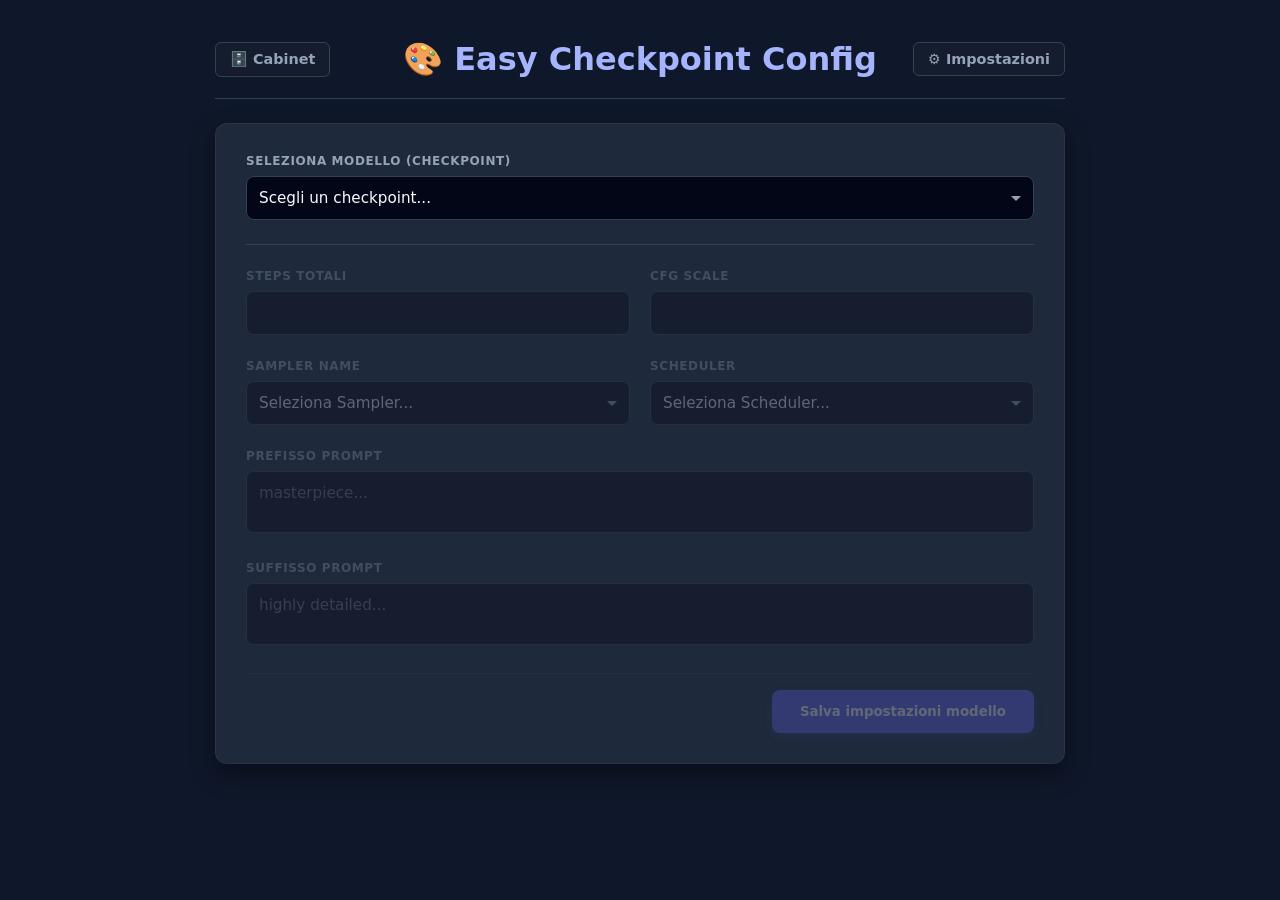
==== web/tools/easy-checkpoint-config/index.html @ f2f69a7c "V0.1" ====
<!DOCTYPE html>
<html lang="it">
<head>
    <meta charset="UTF-8">
    <meta name="viewport" content="width=device-width, initial-scale=1.0">
    <title>Easy Checkpoint Config</title>
    <link rel="icon" type="image/x-icon" href="../../favicon.ico">
    <link rel="stylesheet" href="../../assets/css/style.css">
    <script src="../../assets/js/dropdown.js"></script>
    <script src="../../assets/js/easy-checkpoint-config/data_loader.js"></script>
</head>
<body>
    <div class="container">
        <header class="tool-header">
            <a href="../../index.html" class="btn-nav nav-left">🗄️ Cabinet</a>
            <h1>🎨 Easy Checkpoint Config</h1>
            <a href="settings.html" class="btn-nav nav-right">⚙️ Impostazioni</a>
        </header>

        <div class="card">
            <div class="form-group">
                <label>Seleziona Modello (Checkpoint)</label>
                <div class="select-box-container">
                    <div class="select-trigger" id="checkpointTrigger">Scegli un checkpoint...</div>
                    <div class="dropdown-panel" id="checkpointPanel">
                        <div class="dropdown-search-wrapper"><input type="text" id="checkpointSearch" placeholder="Cerca checkpoint..."></div>
                        <div class="dropdown-items-list" id="checkpointList"></div>
                    </div>
                </div>
            </div>
            <hr>
            <div id="settingsForm" class="disabled-form">
                <div class="grid-2">
                    <div class="form-group"><label>Steps Totali</label><input type="number" id="steps" min="1"></div>
                    <div class="form-group"><label>CFG Scale</label><input type="number" id="cfg" step="0.5"></div>
                </div>
                <div class="grid-2">
                    <div class="form-group">
                        <label>Sampler Name</label>
                        <div class="select-box-container">
                            <div class="select-trigger" id="samplerTrigger">Seleziona Sampler...</div>
                            <div class="dropdown-panel" id="samplerPanel">
                                <div class="dropdown-search-wrapper"><input type="text" id="samplerSearch" placeholder="Cerca sampler..."></div>
                                <div class="dropdown-items-list" id="samplerList"></div>
                            </div>
                        </div>
                    </div>
                    <div class="form-group">
                        <label>Scheduler</label>
                        <div class="select-box-container">
                            <div class="select-trigger" id="schedulerTrigger">Seleziona Scheduler...</div>
                            <div class="dropdown-panel" id="schedulerPanel">
                                <div class="dropdown-search-wrapper"><input type="text" id="schedulerSearch" placeholder="Cerca scheduler..."></div>
                                <div class="dropdown-items-list" id="schedulerList"></div>
                            </div>
                        </div>
                    </div>
                </div>
                <div class="form-group"><label>Prefisso Prompt</label><textarea id="prefixPrompt" placeholder="masterpiece..."></textarea></div>
                <div class="form-group"><label>Suffisso Prompt</label><textarea id="suffixPrompt" placeholder="highly detailed..."></textarea></div>
                <div class="footer-actions">
                    <span id="modelStatus" class="status-msg"></span>
                    <button id="saveModelBtn" class="btn-save">Salva impostazioni modello</button>
                </div>
            </div>
        </div>
    </div>
</body>
</html>
---- web/assets/css/style.css ----
:root {
    --bg-main: #0f172a;
    --bg-card: #1e293b;
    --bg-input: #020617;
    --border-color: #334155;
    --text-main: #f8fafc;
    --text-muted: #94a3b8;
    --accent: #6366f1;
    --accent-hover: #4f46e5;
    --success: #10b981;
    --error: #ef4444;
    --bg-dropdown: #090d16;
}

* { box-sizing: border-box; margin: 0; padding: 0; font-family: system-ui, sans-serif; }
body { background-color: var(--bg-main); color: var(--text-main); min-height: 100vh; padding: 40px 20px; }
.container { max-width: 850px; margin: 0 auto; }

header { text-align: center; margin-bottom: 40px; border-bottom: 1px solid var(--border-color); padding-bottom: 20px; }
h1 { font-size: 2.2rem; font-weight: 800; color: #a5b4fc; }
header p { color: var(--text-muted); margin-top: 8px; font-size: 1rem; }

.cabinet-grid { display: grid; grid-template-columns: 1fr; gap: 24px; margin-top: 20px; }
@media (min-width: 768px) { .cabinet-grid { grid-template-columns: 1fr 1fr; } }
.tool-card { 
    background-color: var(--bg-card); border-radius: 12px; padding: 24px; 
    border: 1px solid rgba(255, 255, 255, 0.05); box-shadow: 0 10px 25px rgba(0,0,0,0.3);
    display: flex; flex-direction: column; justify-content: space-between;
    transition: transform 0.2s, border-color 0.2s; text-decoration: none; color: inherit;
}
.tool-card:hover { transform: translateY(-2px); border-color: var(--accent); }
.tool-icon { font-size: 2.5rem; margin-bottom: 12px; }
.tool-title { font-size: 1.25rem; font-weight: 700; color: #f8fafc; margin-bottom: 8px; }
.tool-desc { font-size: 0.9rem; color: var(--text-muted); line-height: 1.4; margin-bottom: 20px; }
.tool-btn { background-color: rgba(99, 102, 241, 0.1); color: #a5b4fc; font-weight: 700; font-size: 0.9rem; padding: 10px 16px; border-radius: 6px; text-align: center; transition: all 0.2s; }
.tool-card:hover .tool-btn { background-color: var(--accent); color: white; }

header.tool-header { position: relative; display: flex; justify-content: center; align-items: center; margin-bottom: 24px; }
header.tool-header h1 { font-size: 2rem; }
.btn-nav { color: var(--text-muted); text-decoration: none; font-size: 0.9rem; font-weight: 700; padding: 8px 14px; border-radius: 6px; background: rgba(255,255,255,0.02); border: 1px solid var(--border-color); transition: all 0.2s; }
.btn-nav:hover { color: white; background: rgba(255,255,255,0.08); }
.nav-left { position: absolute; left: 0; }
.nav-right { position: absolute; right: 0; }

.card { background-color: var(--bg-card); border-radius: 12px; padding: 30px; box-shadow: 0 10px 25px rgba(0,0,0,0.4); border: 1px solid rgba(255, 255, 255, 0.05); }
.form-group { margin-bottom: 24px; }
label { display: block; text-transform: uppercase; font-size: 0.75rem; font-weight: 700; letter-spacing: 0.05em; color: var(--text-muted); margin-bottom: 8px; }
input, textarea { width: 100%; background-color: var(--bg-input); border: 1px solid var(--border-color); border-radius: 8px; padding: 12px; color: var(--text-main); font-size: 0.95rem; outline: none; }
input:focus, textarea:focus { border-color: var(--accent); box-shadow: 0 0 0 3px rgba(99, 102, 241, 0.2); }

.select-box-container { position: relative; width: 100%; }
.select-trigger { width: 100%; background-color: var(--bg-input); border: 1px solid var(--border-color); border-radius: 8px; padding: 12px; color: var(--text-main); font-size: 0.95rem; cursor: pointer; display: flex; justify-content: space-between; align-items: center; user-select: none; }
.select-trigger::after { content: ""; border-left: 5px solid transparent; border-right: 5px solid transparent; border-top: 5px solid var(--text-muted); }
.dropdown-panel { position: absolute; top: calc(100% + 4px); left: 0; width: 100%; background-color: var(--bg-dropdown); border: 1px solid var(--border-color); border-radius: 8px; z-index: 100; display: none; padding: 8px; box-shadow: 0 10px 20px rgba(0,0,0,0.5); }
.dropdown-search-wrapper { margin-bottom: 8px; }
.dropdown-search-wrapper input { padding: 8px 10px; font-size: 0.85rem; }
.dropdown-items-list { max-height: 180px; overflow-y: auto; }
.dropdown-item { padding: 10px 12px; cursor: pointer; font-size: 0.95rem; border-radius: 6px; }
.dropdown-item:hover { background-color: var(--accent); color: white; }
.dropdown-item.no-results { color: var(--text-muted); font-style: italic; }

.grid-2 { display: grid; grid-template-columns: 1fr; gap: 20px; }
@media (min-width: 768px) { .grid-2 { grid-template-columns: 1fr 1fr; } }
textarea { resize: none; overflow-y: hidden; min-height: 58px; }
.disabled-form { opacity: 0.3; pointer-events: none; }
.footer-actions { display: flex; justify-content: space-between; align-items: center; margin-top: 24px; padding-top: 16px; border-top: 1px solid var(--border-color); }
.status-msg { font-size: 0.9rem; font-weight: 600; }
.btn-save { background-color: var(--accent); color: white; font-weight: 700; border: none; padding: 14px 28px; border-radius: 8px; cursor: pointer; transition: all 0.2s; box-shadow: 0 4px 12px rgba(99, 102, 241, 0.3); }
.btn-save:hover { background-color: var(--accent-hover); transform: translateY(-1px); }
hr { border: 0; height: 1px; background: var(--border-color); margin: 24px 0; }
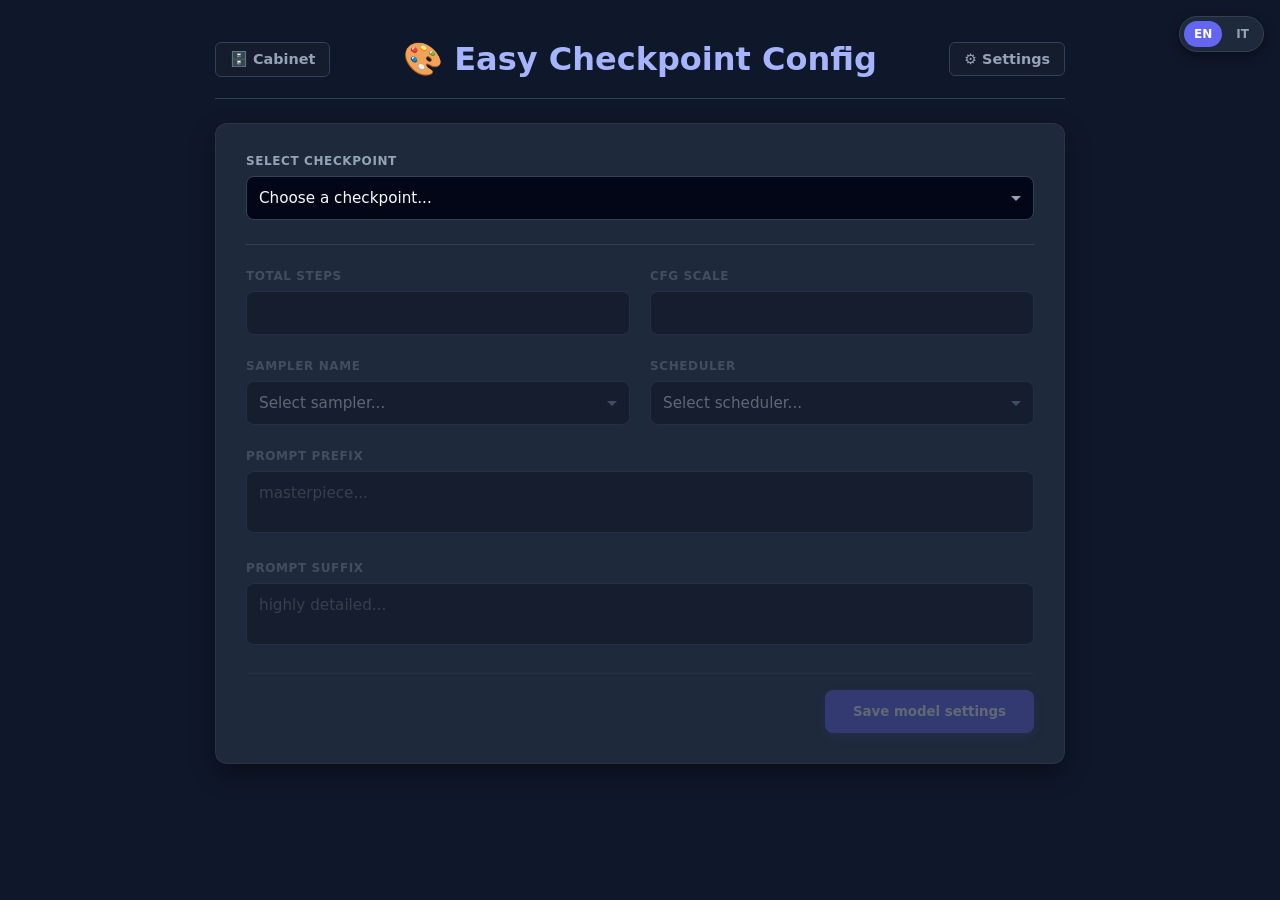
==== commit 981d8640: "i18n translations, changed default from Italian to English" ====
--- a/web/tools/easy-checkpoint-config/index.html
+++ b/web/tools/easy-checkpoint-config/index.html
@@ -1,29 +1,30 @@
 <!DOCTYPE html>
-<html lang="it">
+<html lang="en">
 <head>
     <meta charset="UTF-8">
     <meta name="viewport" content="width=device-width, initial-scale=1.0">
-    <title>Easy Checkpoint Config</title>
+    <title data-i18n="easy_config.page_title">Easy Checkpoint Config</title>
     <link rel="icon" type="image/x-icon" href="../../favicon.ico">
     <link rel="stylesheet" href="../../assets/css/style.css">
+    <script src="../../assets/js/i18n.js" data-lang-path="../../lang/"></script>
     <script src="../../assets/js/dropdown.js"></script>
     <script src="../../assets/js/easy-checkpoint-config/data_loader.js"></script>
 </head>
 <body>
     <div class="container">
         <header class="tool-header">
-            <a href="../../index.html" class="btn-nav nav-left">🗄️ Cabinet</a>
-            <h1>🎨 Easy Checkpoint Config</h1>
-            <a href="settings.html" class="btn-nav nav-right">⚙️ Impostazioni</a>
+            <a href="../../index.html" class="btn-nav nav-left" data-i18n="easy_config.nav_cabinet">🗄️ Cabinet</a>
+            <h1 data-i18n="easy_config.title">🎨 Easy Checkpoint Config</h1>
+            <a href="settings.html" class="btn-nav nav-right" data-i18n="easy_config.nav_settings">⚙️ Settings</a>
         </header>
 
         <div class="card">
             <div class="form-group">
-                <label>Seleziona Modello (Checkpoint)</label>
+                <label data-i18n="easy_config.select_model_label">Select checkpoint</label>
                 <div class="select-box-container">
-                    <div class="select-trigger" id="checkpointTrigger">Scegli un checkpoint...</div>
+                    <div class="select-trigger" id="checkpointTrigger" data-i18n="easy_config.select_checkpoint_placeholder">Choose a checkpoint...</div>
                     <div class="dropdown-panel" id="checkpointPanel">
-                        <div class="dropdown-search-wrapper"><input type="text" id="checkpointSearch" placeholder="Cerca checkpoint..."></div>
+                        <div class="dropdown-search-wrapper"><input type="text" id="checkpointSearch" placeholder="Search checkpoint..." data-i18n-placeholder="easy_config.search_checkpoint_placeholder"></div>
                         <div class="dropdown-items-list" id="checkpointList"></div>
                     </div>
                 </div>
@@ -31,36 +32,36 @@
             <hr>
             <div id="settingsForm" class="disabled-form">
                 <div class="grid-2">
-                    <div class="form-group"><label>Steps Totali</label><input type="number" id="steps" min="1"></div>
-                    <div class="form-group"><label>CFG Scale</label><input type="number" id="cfg" step="0.5"></div>
+                    <div class="form-group"><label data-i18n="easy_config.total_steps_label">Total steps</label><input type="number" id="steps" min="1"></div>
+                    <div class="form-group"><label data-i18n="easy_config.cfg_scale_label">CFG Scale</label><input type="number" id="cfg" step="0.5"></div>
                 </div>
                 <div class="grid-2">
                     <div class="form-group">
-                        <label>Sampler Name</label>
+                        <label data-i18n="easy_config.sampler_name_label">Sampler Name</label>
                         <div class="select-box-container">
-                            <div class="select-trigger" id="samplerTrigger">Seleziona Sampler...</div>
+                            <div class="select-trigger" id="samplerTrigger" data-i18n="easy_config.select_sampler_placeholder">Select sampler...</div>
                             <div class="dropdown-panel" id="samplerPanel">
-                                <div class="dropdown-search-wrapper"><input type="text" id="samplerSearch" placeholder="Cerca sampler..."></div>
+                                <div class="dropdown-search-wrapper"><input type="text" id="samplerSearch" placeholder="Search sampler..." data-i18n-placeholder="easy_config.search_sampler_placeholder"></div>
                                 <div class="dropdown-items-list" id="samplerList"></div>
                             </div>
                         </div>
                     </div>
                     <div class="form-group">
-                        <label>Scheduler</label>
+                        <label data-i18n="easy_config.scheduler_label">Scheduler</label>
                         <div class="select-box-container">
-                            <div class="select-trigger" id="schedulerTrigger">Seleziona Scheduler...</div>
+                            <div class="select-trigger" id="schedulerTrigger" data-i18n="easy_config.select_scheduler_placeholder">Select scheduler...</div>
                             <div class="dropdown-panel" id="schedulerPanel">
-                                <div class="dropdown-search-wrapper"><input type="text" id="schedulerSearch" placeholder="Cerca scheduler..."></div>
+                                <div class="dropdown-search-wrapper"><input type="text" id="schedulerSearch" placeholder="Search scheduler..." data-i18n-placeholder="easy_config.search_scheduler_placeholder"></div>
                                 <div class="dropdown-items-list" id="schedulerList"></div>
                             </div>
                         </div>
                     </div>
                 </div>
-                <div class="form-group"><label>Prefisso Prompt</label><textarea id="prefixPrompt" placeholder="masterpiece..."></textarea></div>
-                <div class="form-group"><label>Suffisso Prompt</label><textarea id="suffixPrompt" placeholder="highly detailed..."></textarea></div>
+                <div class="form-group"><label data-i18n="easy_config.prompt_prefix_label">Prompt Prefix</label><textarea id="prefixPrompt" placeholder="masterpiece..." data-i18n-placeholder="easy_config.prefix_placeholder"></textarea></div>
+                <div class="form-group"><label data-i18n="easy_config.prompt_suffix_label">Prompt Suffix</label><textarea id="suffixPrompt" placeholder="highly detailed..." data-i18n-placeholder="easy_config.suffix_placeholder"></textarea></div>
                 <div class="footer-actions">
                     <span id="modelStatus" class="status-msg"></span>
-                    <button id="saveModelBtn" class="btn-save">Salva impostazioni modello</button>
+                    <button id="saveModelBtn" class="btn-save" data-i18n="easy_config.save_model_settings_btn">Save model settings</button>
                 </div>
             </div>
         </div>
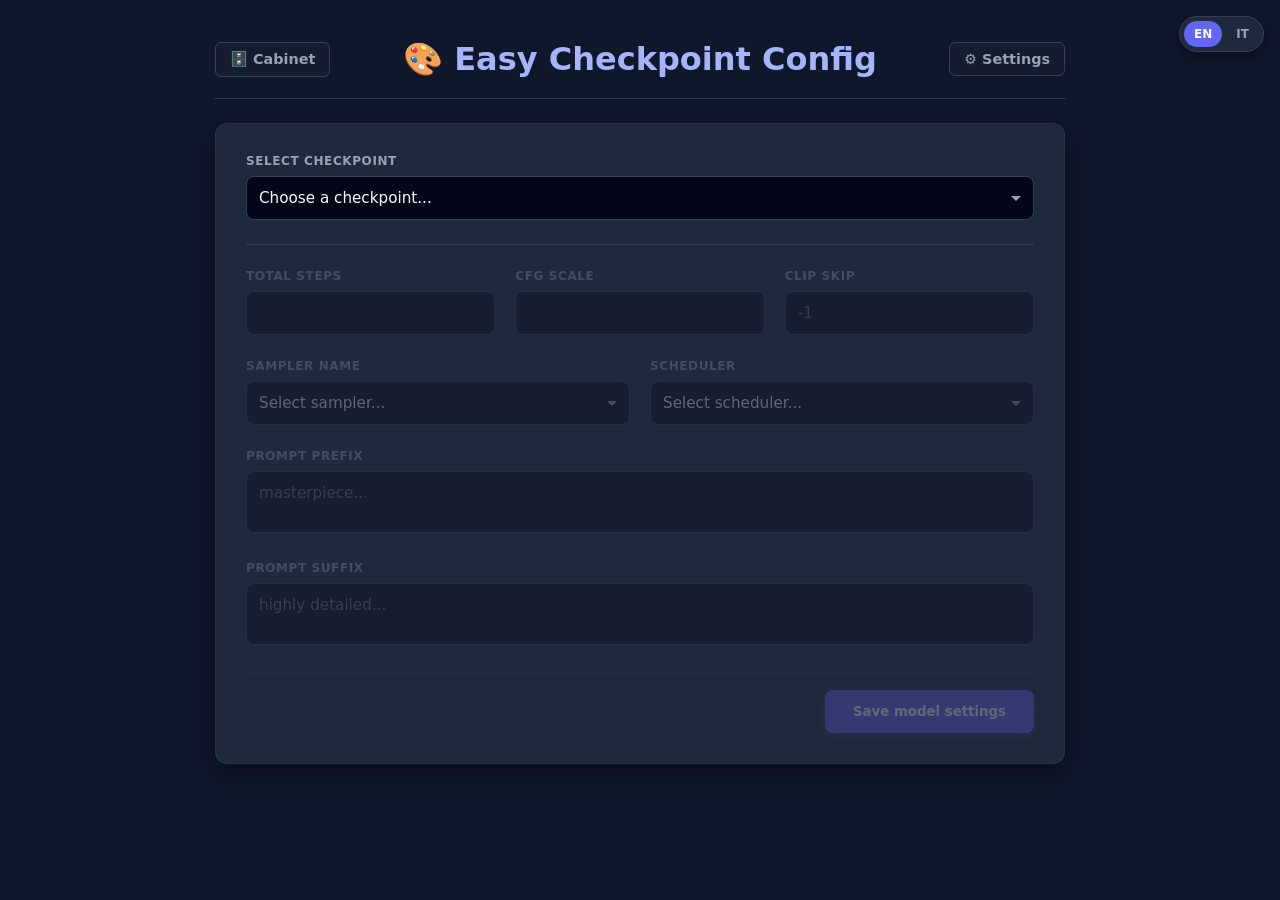
==== commit 5a9efe59: "Added clip_skip config" ====
--- a/web/tools/easy-checkpoint-config/index.html
+++ b/web/tools/easy-checkpoint-config/index.html
@@ -31,9 +31,10 @@
             </div>
             <hr>
             <div id="settingsForm" class="disabled-form">
-                <div class="grid-2">
+                <div class="grid-3">
                     <div class="form-group"><label data-i18n="easy_config.total_steps_label">Total steps</label><input type="number" id="steps" min="1"></div>
                     <div class="form-group"><label data-i18n="easy_config.cfg_scale_label">CFG Scale</label><input type="number" id="cfg" step="0.5"></div>
+                    <div class="form-group"><label data-i18n="easy_config.clip_skip_label">Clip Skip</label><input type="number" id="clip_skip" step="1" max="-1" placeholder="-1"></div>
                 </div>
                 <div class="grid-2">
                     <div class="form-group">
--- a/web/assets/css/style.css
+++ b/web/assets/css/style.css
@@ -61,6 +61,8 @@
 
 .grid-2 { display: grid; grid-template-columns: 1fr; gap: 20px; }
 @media (min-width: 768px) { .grid-2 { grid-template-columns: 1fr 1fr; } }
+.grid-3 { display: grid; grid-template-columns: 1fr; gap: 20px; }
+@media (min-width: 768px) { .grid-3 { grid-template-columns: 1fr 1fr 1fr; } }
 textarea { resize: none; overflow-y: hidden; min-height: 58px; }
 .disabled-form { opacity: 0.3; pointer-events: none; }
 .footer-actions { display: flex; justify-content: space-between; align-items: center; margin-top: 24px; padding-top: 16px; border-top: 1px solid var(--border-color); }
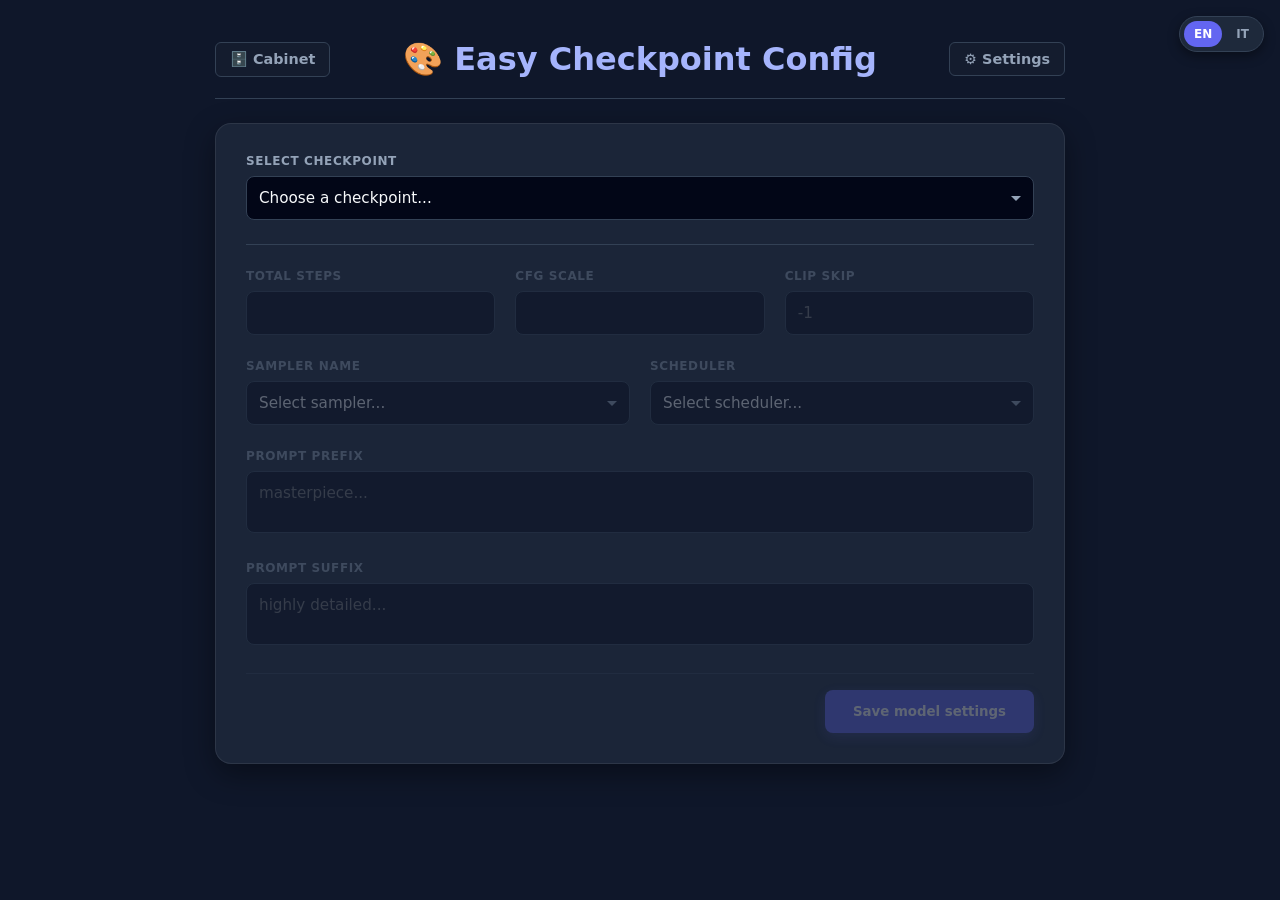
==== commit ec238751: "Better configs and couple bug fixes" ====
--- a/web/tools/easy-checkpoint-config/index.html
+++ b/web/tools/easy-checkpoint-config/index.html
@@ -7,15 +7,18 @@
     <link rel="icon" type="image/x-icon" href="../../favicon.ico">
     <link rel="stylesheet" href="../../assets/css/style.css">
     <script src="../../assets/js/i18n.js" data-lang-path="../../lang/"></script>
+    <script src="../../assets/js/toast.js"></script>
+    <script src="../../assets/js/modal_manager.js"></script>
     <script src="../../assets/js/dropdown.js"></script>
     <script src="../../assets/js/easy-checkpoint-config/data_loader.js"></script>
+    <script src="../../assets/js/easy-checkpoint-config/settings_manager.js"></script>
 </head>
 <body>
     <div class="container">
         <header class="tool-header">
             <a href="../../index.html" class="btn-nav nav-left" data-i18n="easy_config.nav_cabinet">🗄️ Cabinet</a>
             <h1 data-i18n="easy_config.title">🎨 Easy Checkpoint Config</h1>
-            <a href="settings.html" class="btn-nav nav-right" data-i18n="easy_config.nav_settings">⚙️ Settings</a>
+            <button type="button" id="openSettingsModal" class="btn-nav nav-right" data-i18n="easy_config.nav_settings">⚙️ Settings</button>
         </header>
 
         <div class="card">
@@ -67,5 +70,62 @@
             </div>
         </div>
     </div>
+
+    <!-- General Settings Modal -->
+    <div id="settingsModal" class="detail-modal-overlay" style="display: none; position: fixed; top: 0; left: 0; width: 100vw; height: 100vh; background: rgba(0,0,0,0.7); z-index: 1000; justify-content: center; align-items: center;">
+        <div class="detail-modal-card" style="max-width: 650px; width: 90%; max-height: 90vh; overflow-y: auto;">
+            <div class="detail-modal-header" style="display: flex; justify-content: space-between; align-items: center; padding: 20px 24px; border-bottom: 1px solid var(--border-color); background: #1f2937;">
+                <h2 style="font-size: 1.25rem; font-weight: 800; color: white;" data-i18n="settings.title">⚙️ General Settings</h2>
+                <button type="button" id="closeSettingsModal" class="btn-nav" style="padding: 6px 12px;">✕</button>
+            </div>
+            <div class="detail-modal-body" style="padding: 24px; display: flex; flex-direction: column; gap: 16px;">
+                <h3 style="font-size: 1rem; color: #a5b4fc;" data-i18n="settings.base_values_subtitle">Default values (checkpoints not yet configured)</h3>
+                <div class="grid-3">
+                    <div class="form-group"><label data-i18n="settings.default_steps_label">Default steps</label><input type="number" id="globalSteps"></div>
+                    <div class="form-group"><label data-i18n="settings.default_cfg_label">Default CFG</label><input type="number" id="globalCfg" step="0.5"></div>
+                    <div class="form-group"><label data-i18n="settings.default_clip_skip_label">Default Clip Skip</label><input type="number" id="globalClipSkip" step="1" max="-1" placeholder="-1"></div>
+                </div>
+                <div class="grid-2">
+                    <div class="form-group">
+                        <label data-i18n="settings.default_sampler_label">Default sampler</label>
+                        <div class="select-box-container">
+                            <div class="select-trigger" id="gSamplerTrigger" data-i18n="settings.select_sampler_placeholder">Select...</div>
+                            <div class="dropdown-panel" id="gSamplerPanel">
+                                <div class="dropdown-search-wrapper"><input type="text" id="gSamplerSearch" placeholder="Search..." data-i18n-placeholder="settings.search_placeholder"></div>
+                                <div class="dropdown-items-list" id="gSamplerList"></div>
+                            </div>
+                        </div>
+                    </div>
+                    <div class="form-group">
+                        <label data-i18n="settings.default_scheduler_label">Default scheduler</label>
+                        <div class="select-box-container">
+                            <div class="select-trigger" id="gSchedulerTrigger" data-i18n="settings.select_scheduler_placeholder">Select...</div>
+                            <div class="dropdown-panel" id="gSchedulerPanel">
+                                <div class="dropdown-search-wrapper"><input type="text" id="gSchedulerSearch" placeholder="Search..." data-i18n-placeholder="settings.search_placeholder"></div>
+                                <div class="dropdown-items-list" id="gSchedulerList"></div>
+                            </div>
+                        </div>
+                    </div>
+                </div>
+                <div class="form-group" style="display: flex; align-items: center; justify-content: space-between; background: var(--bg-input); border: 1px solid var(--border-color); border-radius: 10px; padding: 14px 16px;">
+                    <div>
+                        <label style="margin-bottom: 2px; text-transform: none; font-size: 0.9rem; color: white;" data-i18n="settings.close_outside_label">Close Modals on Clicking Outside</label>
+                        <span style="font-size: 0.8rem; color: var(--text-muted); display: block;" data-i18n="settings.close_outside_desc">Dismiss any modal dialog across all Comfy Cabinet tools by clicking the dark background overlay.</span>
+                    </div>
+                    <input type="checkbox" id="gCloseOutsideCheckbox" style="width: 20px; height: 20px; cursor: pointer; accent-color: var(--accent); flex-shrink: 0; margin-left: 12px;">
+                </div>
+                <hr style="border-color: var(--border-color);">
+                <h3 style="font-size: 1rem; color: #a5b4fc;" data-i18n="settings.text_structure_subtitle">Text Structure</h3>
+                <div class="form-group">
+                    <label data-i18n="settings.prompt_separator_label">Prompt Separator (e.g.: " , " or " \n " for newline)</label>
+                    <input type="text" id="promptSeparator" placeholder=", " style="font-family: monospace; letter-spacing: 2px;" data-i18n-placeholder="settings.prompt_separator_placeholder">
+                </div>
+                <div style="display: flex; justify-content: space-between; align-items: center; margin-top: 10px;">
+                    <span id="globalStatus" class="status-msg"></span>
+                    <button id="saveGlobalBtn" class="btn-save" data-i18n="settings.save_general_settings_btn" style="padding: 10px 20px;">Save general settings</button>
+                </div>
+            </div>
+        </div>
+    </div>
 </body>
 </html>
--- a/web/assets/css/style.css
+++ b/web/assets/css/style.css
@@ -1,72 +1,125 @@
-:root {
-    --bg-main: #0f172a;
-    --bg-card: #1e293b;
-    --bg-input: #020617;
-    --border-color: #334155;
-    --text-main: #f8fafc;
-    --text-muted: #94a3b8;
-    --accent: #6366f1;
-    --accent-hover: #4f46e5;
-    --success: #10b981;
-    --error: #ef4444;
-    --bg-dropdown: #090d16;
-}
-
-* { box-sizing: border-box; margin: 0; padding: 0; font-family: system-ui, sans-serif; }
-body { background-color: var(--bg-main); color: var(--text-main); min-height: 100vh; padding: 40px 20px; }
-.container { max-width: 850px; margin: 0 auto; }
-
-header { text-align: center; margin-bottom: 40px; border-bottom: 1px solid var(--border-color); padding-bottom: 20px; }
-h1 { font-size: 2.2rem; font-weight: 800; color: #a5b4fc; }
-header p { color: var(--text-muted); margin-top: 8px; font-size: 1rem; }
-
-.cabinet-grid { display: grid; grid-template-columns: 1fr; gap: 24px; margin-top: 20px; }
-@media (min-width: 768px) { .cabinet-grid { grid-template-columns: 1fr 1fr; } }
-.tool-card { 
-    background-color: var(--bg-card); border-radius: 12px; padding: 24px; 
-    border: 1px solid rgba(255, 255, 255, 0.05); box-shadow: 0 10px 25px rgba(0,0,0,0.3);
-    display: flex; flex-direction: column; justify-content: space-between;
-    transition: transform 0.2s, border-color 0.2s; text-decoration: none; color: inherit;
-}
-.tool-card:hover { transform: translateY(-2px); border-color: var(--accent); }
-.tool-icon { font-size: 2.5rem; margin-bottom: 12px; }
-.tool-title { font-size: 1.25rem; font-weight: 700; color: #f8fafc; margin-bottom: 8px; }
-.tool-desc { font-size: 0.9rem; color: var(--text-muted); line-height: 1.4; margin-bottom: 20px; }
-.tool-btn { background-color: rgba(99, 102, 241, 0.1); color: #a5b4fc; font-weight: 700; font-size: 0.9rem; padding: 10px 16px; border-radius: 6px; text-align: center; transition: all 0.2s; }
-.tool-card:hover .tool-btn { background-color: var(--accent); color: white; }
-
-header.tool-header { position: relative; display: flex; justify-content: center; align-items: center; margin-bottom: 24px; }
-header.tool-header h1 { font-size: 2rem; }
-.btn-nav { color: var(--text-muted); text-decoration: none; font-size: 0.9rem; font-weight: 700; padding: 8px 14px; border-radius: 6px; background: rgba(255,255,255,0.02); border: 1px solid var(--border-color); transition: all 0.2s; }
-.btn-nav:hover { color: white; background: rgba(255,255,255,0.08); }
-.nav-left { position: absolute; left: 0; }
-.nav-right { position: absolute; right: 0; }
-
-.card { background-color: var(--bg-card); border-radius: 12px; padding: 30px; box-shadow: 0 10px 25px rgba(0,0,0,0.4); border: 1px solid rgba(255, 255, 255, 0.05); }
-.form-group { margin-bottom: 24px; }
-label { display: block; text-transform: uppercase; font-size: 0.75rem; font-weight: 700; letter-spacing: 0.05em; color: var(--text-muted); margin-bottom: 8px; }
-input, textarea { width: 100%; background-color: var(--bg-input); border: 1px solid var(--border-color); border-radius: 8px; padding: 12px; color: var(--text-main); font-size: 0.95rem; outline: none; }
-input:focus, textarea:focus { border-color: var(--accent); box-shadow: 0 0 0 3px rgba(99, 102, 241, 0.2); }
-
-.select-box-container { position: relative; width: 100%; }
-.select-trigger { width: 100%; background-color: var(--bg-input); border: 1px solid var(--border-color); border-radius: 8px; padding: 12px; color: var(--text-main); font-size: 0.95rem; cursor: pointer; display: flex; justify-content: space-between; align-items: center; user-select: none; }
-.select-trigger::after { content: ""; border-left: 5px solid transparent; border-right: 5px solid transparent; border-top: 5px solid var(--text-muted); }
-.dropdown-panel { position: absolute; top: calc(100% + 4px); left: 0; width: 100%; background-color: var(--bg-dropdown); border: 1px solid var(--border-color); border-radius: 8px; z-index: 100; display: none; padding: 8px; box-shadow: 0 10px 20px rgba(0,0,0,0.5); }
-.dropdown-search-wrapper { margin-bottom: 8px; }
-.dropdown-search-wrapper input { padding: 8px 10px; font-size: 0.85rem; }
-.dropdown-items-list { max-height: 180px; overflow-y: auto; }
-.dropdown-item { padding: 10px 12px; cursor: pointer; font-size: 0.95rem; border-radius: 6px; }
-.dropdown-item:hover { background-color: var(--accent); color: white; }
-.dropdown-item.no-results { color: var(--text-muted); font-style: italic; }
-
-.grid-2 { display: grid; grid-template-columns: 1fr; gap: 20px; }
-@media (min-width: 768px) { .grid-2 { grid-template-columns: 1fr 1fr; } }
-.grid-3 { display: grid; grid-template-columns: 1fr; gap: 20px; }
-@media (min-width: 768px) { .grid-3 { grid-template-columns: 1fr 1fr 1fr; } }
-textarea { resize: none; overflow-y: hidden; min-height: 58px; }
-.disabled-form { opacity: 0.3; pointer-events: none; }
-.footer-actions { display: flex; justify-content: space-between; align-items: center; margin-top: 24px; padding-top: 16px; border-top: 1px solid var(--border-color); }
-.status-msg { font-size: 0.9rem; font-weight: 600; }
-.btn-save { background-color: var(--accent); color: white; font-weight: 700; border: none; padding: 14px 28px; border-radius: 8px; cursor: pointer; transition: all 0.2s; box-shadow: 0 4px 12px rgba(99, 102, 241, 0.3); }
-.btn-save:hover { background-color: var(--accent-hover); transform: translateY(-1px); }
-hr { border: 0; height: 1px; background: var(--border-color); margin: 24px 0; }+:root {
+    --bg-main: #0f172a;
+    --bg-card: #1e293b;
+    --bg-input: #020617;
+    --border-color: #334155;
+    --text-main: #f8fafc;
+    --text-muted: #94a3b8;
+    --accent: #6366f1;
+    --accent-hover: #4f46e5;
+    --success: #10b981;
+    --error: #ef4444;
+    --bg-dropdown: #090d16;
+}
+
+* { box-sizing: border-box; margin: 0; padding: 0; font-family: system-ui, sans-serif; }
+body { background-color: var(--bg-main); color: var(--text-main); min-height: 100vh; padding: 40px 20px; }
+.container { max-width: 850px; margin: 0 auto; }
+
+header { text-align: center; margin-bottom: 40px; border-bottom: 1px solid var(--border-color); padding-bottom: 20px; }
+h1 { font-size: 2.2rem; font-weight: 800; color: #a5b4fc; }
+header p { color: var(--text-muted); margin-top: 8px; font-size: 1rem; }
+
+.cabinet-grid { display: grid; grid-template-columns: 1fr; gap: 24px; margin-top: 20px; }
+@media (min-width: 768px) { .cabinet-grid { grid-template-columns: 1fr 1fr; } }
+.tool-card { 
+    background-color: var(--bg-card); border-radius: 12px; padding: 24px; 
+    border: 1px solid rgba(255, 255, 255, 0.05); box-shadow: 0 10px 25px rgba(0,0,0,0.3);
+    display: flex; flex-direction: column; justify-content: space-between;
+    transition: transform 0.2s, border-color 0.2s; text-decoration: none; color: inherit;
+}
+.tool-card:hover { transform: translateY(-2px); border-color: var(--accent); }
+.tool-icon { font-size: 2.5rem; margin-bottom: 12px; }
+.tool-title { font-size: 1.25rem; font-weight: 700; color: #f8fafc; margin-bottom: 8px; }
+.tool-desc { font-size: 0.9rem; color: var(--text-muted); line-height: 1.4; margin-bottom: 20px; }
+.tool-btn { background-color: rgba(99, 102, 241, 0.1); color: #a5b4fc; font-weight: 700; font-size: 0.9rem; padding: 10px 16px; border-radius: 6px; text-align: center; transition: all 0.2s; }
+.tool-card:hover .tool-btn { background-color: var(--accent); color: white; }
+
+header.tool-header { position: relative; display: flex; justify-content: center; align-items: center; margin-bottom: 24px; min-height: 48px; }
+header.tool-header h1 { font-size: 2rem; text-align: center; }
+.btn-nav { color: var(--text-muted); text-decoration: none; font-size: 0.9rem; font-weight: 700; padding: 8px 14px; border-radius: 6px; background: rgba(255,255,255,0.02); border: 1px solid var(--border-color); transition: all 0.2s; display: inline-flex; align-items: center; gap: 6px; }
+.btn-nav:hover { color: white; background: rgba(255,255,255,0.08); border-color: var(--accent); }
+.nav-left { position: absolute; left: 0; }
+.nav-right { position: absolute; right: 0; }
+
+@media (max-width: 640px) {
+    header.tool-header { flex-direction: column; gap: 12px; }
+    .nav-left, .nav-right { position: static; width: 100%; display: flex; justify-content: center; }
+}
+
+.card { 
+    background-color: rgba(30, 41, 59, 0.85); 
+    backdrop-filter: blur(12px); 
+    -webkit-backdrop-filter: blur(12px);
+    border-radius: 16px; padding: 30px; 
+    box-shadow: 0 10px 30px rgba(0,0,0,0.4); 
+    border: 1px solid rgba(255, 255, 255, 0.08); 
+    transition: box-shadow 0.3s ease;
+}
+.form-group { margin-bottom: 24px; }
+label { display: block; text-transform: uppercase; font-size: 0.75rem; font-weight: 700; letter-spacing: 0.05em; color: var(--text-muted); margin-bottom: 8px; }
+input, textarea { width: 100%; background-color: var(--bg-input); border: 1px solid var(--border-color); border-radius: 8px; padding: 12px; color: var(--text-main); font-size: 0.95rem; outline: none; transition: border-color 0.2s, box-shadow 0.2s; }
+input:focus, textarea:focus { border-color: var(--accent); box-shadow: 0 0 0 3px rgba(99, 102, 241, 0.25); }
+
+.select-box-container { position: relative; width: 100%; }
+.select-trigger { width: 100%; background-color: var(--bg-input); border: 1px solid var(--border-color); border-radius: 8px; padding: 12px; color: var(--text-main); font-size: 0.95rem; cursor: pointer; display: flex; justify-content: space-between; align-items: center; user-select: none; transition: border-color 0.2s; }
+.select-trigger:focus-visible { outline: 2px solid var(--accent); }
+.select-trigger::after { content: ""; border-left: 5px solid transparent; border-right: 5px solid transparent; border-top: 5px solid var(--text-muted); transition: transform 0.2s; }
+.dropdown-panel { position: absolute; top: calc(100% + 4px); left: 0; width: 100%; background-color: var(--bg-dropdown); border: 1px solid var(--border-color); border-radius: 8px; z-index: 100; display: none; padding: 8px; box-shadow: 0 10px 25px rgba(0,0,0,0.6); backdrop-filter: blur(8px); }
+.dropdown-search-wrapper { margin-bottom: 8px; }
+.dropdown-search-wrapper input { padding: 8px 10px; font-size: 0.85rem; }
+.dropdown-items-list { max-height: 200px; overflow-y: auto; scrollbar-width: thin; }
+.dropdown-item { padding: 10px 12px; cursor: pointer; font-size: 0.95rem; border-radius: 6px; transition: background-color 0.15s, color 0.15s; }
+.dropdown-item:hover, .dropdown-item.active-item { background-color: var(--accent); color: white; }
+.dropdown-item.no-results { color: var(--text-muted); font-style: italic; }
+
+.grid-2 { display: grid; grid-template-columns: 1fr; gap: 20px; }
+@media (min-width: 768px) { .grid-2 { grid-template-columns: 1fr 1fr; } }
+.grid-3 { display: grid; grid-template-columns: 1fr; gap: 20px; }
+@media (min-width: 768px) { .grid-3 { grid-template-columns: 1fr 1fr 1fr; } }
+textarea { resize: none; overflow-y: hidden; min-height: 58px; }
+.disabled-form { opacity: 0.3; pointer-events: none; }
+.footer-actions { display: flex; justify-content: space-between; align-items: center; margin-top: 24px; padding-top: 16px; border-top: 1px solid var(--border-color); }
+.status-msg { font-size: 0.9rem; font-weight: 600; }
+.btn-save { background-color: var(--accent); color: white; font-weight: 700; border: none; padding: 14px 28px; border-radius: 8px; cursor: pointer; transition: all 0.2s cubic-bezier(0.4, 0, 0.2, 1); box-shadow: 0 4px 14px rgba(99, 102, 241, 0.35); }
+.btn-save:hover { background-color: var(--accent-hover); transform: translateY(-2px); box-shadow: 0 6px 20px rgba(99, 102, 241, 0.45); }
+.btn-save:active { transform: translateY(0); }
+hr { border: 0; height: 1px; background: var(--border-color); margin: 24px 0; }
+
+/* Toast Notifications */
+#toast-container {
+    position: fixed;
+    bottom: 24px;
+    right: 24px;
+    z-index: 9999;
+    display: flex;
+    flex-direction: column;
+    gap: 10px;
+    max-width: 380px;
+    pointer-events: none;
+}
+.toast {
+    pointer-events: auto;
+    background-color: var(--bg-card);
+    color: var(--text-main);
+    border: 1px solid var(--border-color);
+    padding: 12px 18px;
+    border-radius: 10px;
+    box-shadow: 0 10px 25px rgba(0, 0, 0, 0.5);
+    display: flex;
+    align-items: center;
+    gap: 10px;
+    font-size: 0.9rem;
+    font-weight: 600;
+    animation: toastSlideIn 0.3s cubic-bezier(0.4, 0, 0.2, 1) forwards;
+    transition: opacity 0.25s ease, transform 0.25s ease;
+}
+.toast-success { border-left: 4px solid var(--success); }
+.toast-error { border-left: 4px solid var(--error); }
+.toast-info { border-left: 4px solid var(--accent); }
+.toast.toast-hide { opacity: 0; transform: translateY(10px); }
+
+@keyframes toastSlideIn {
+    from { opacity: 0; transform: translateY(20px); }
+    to { opacity: 1; transform: translateY(0); }
+}
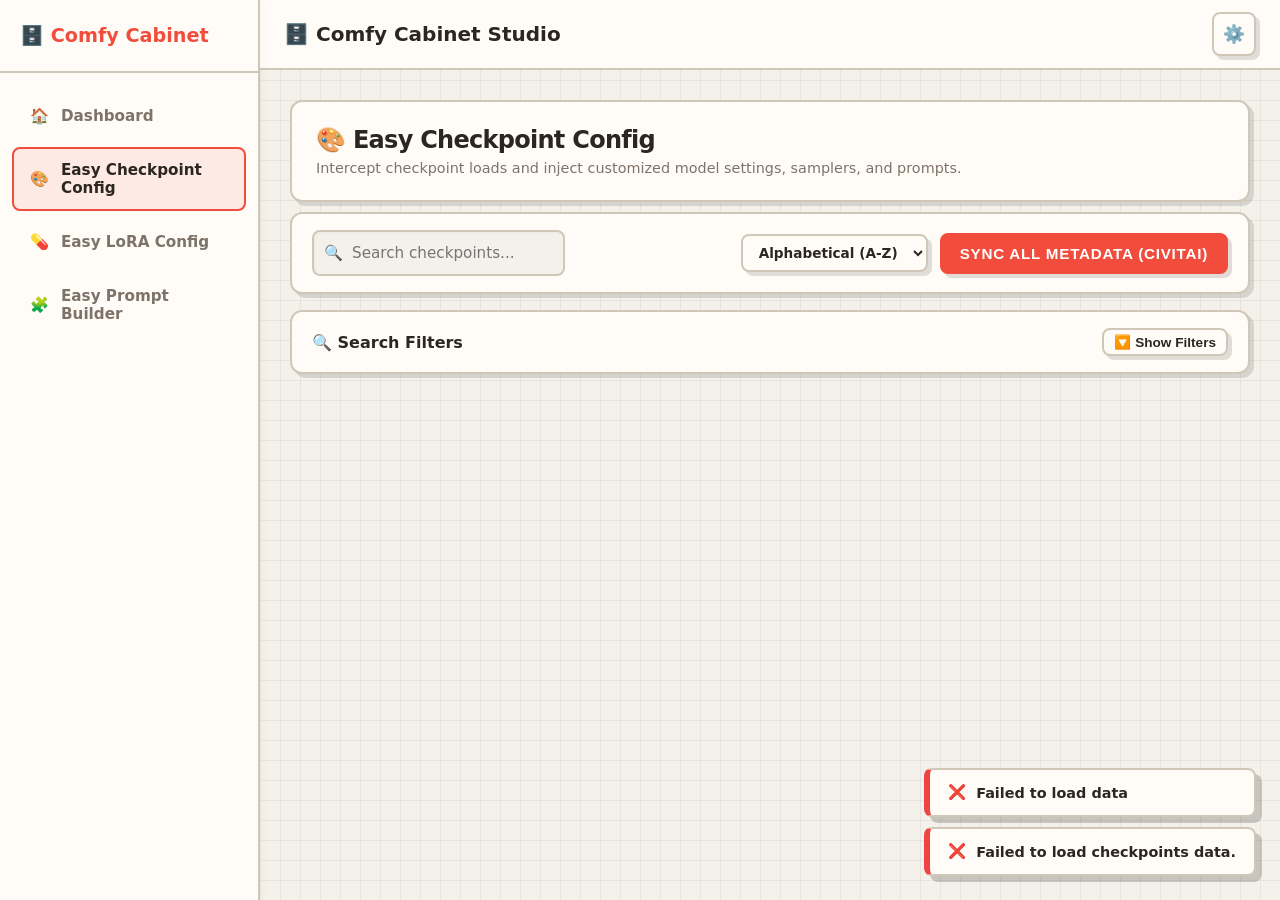
==== commit aed4d27d: "Full rework on Web UI" ====
--- a/web/tools/easy-checkpoint-config/index.html
+++ b/web/tools/easy-checkpoint-config/index.html
@@ -2,130 +2,13 @@
 <html lang="en">
 <head>
     <meta charset="UTF-8">
-    <meta name="viewport" content="width=device-width, initial-scale=1.0">
-    <title data-i18n="easy_config.page_title">Easy Checkpoint Config</title>
-    <link rel="icon" type="image/x-icon" href="../../favicon.ico">
-    <link rel="stylesheet" href="../../assets/css/style.css">
-    <script src="../../assets/js/i18n.js" data-lang-path="../../lang/"></script>
-    <script src="../../assets/js/toast.js"></script>
-    <script src="../../assets/js/modal_manager.js"></script>
-    <script src="../../assets/js/dropdown.js"></script>
-    <script src="../../assets/js/easy-checkpoint-config/data_loader.js"></script>
-    <script src="../../assets/js/easy-checkpoint-config/settings_manager.js"></script>
+    <meta http-equiv="refresh" content="0; url=../../index.html#/checkpoint">
+    <title>Redirecting to Easy Checkpoint Config...</title>
+    <script>
+        window.location.href = "../../index.html#/checkpoint";
+    </script>
 </head>
 <body>
-    <div class="container">
-        <header class="tool-header">
-            <a href="../../index.html" class="btn-nav nav-left" data-i18n="easy_config.nav_cabinet">🗄️ Cabinet</a>
-            <h1 data-i18n="easy_config.title">🎨 Easy Checkpoint Config</h1>
-            <button type="button" id="openSettingsModal" class="btn-nav nav-right" data-i18n="easy_config.nav_settings">⚙️ Settings</button>
-        </header>
-
-        <div class="card">
-            <div class="form-group">
-                <label data-i18n="easy_config.select_model_label">Select checkpoint</label>
-                <div class="select-box-container">
-                    <div class="select-trigger" id="checkpointTrigger" data-i18n="easy_config.select_checkpoint_placeholder">Choose a checkpoint...</div>
-                    <div class="dropdown-panel" id="checkpointPanel">
-                        <div class="dropdown-search-wrapper"><input type="text" id="checkpointSearch" placeholder="Search checkpoint..." data-i18n-placeholder="easy_config.search_checkpoint_placeholder"></div>
-                        <div class="dropdown-items-list" id="checkpointList"></div>
-                    </div>
-                </div>
-            </div>
-            <hr>
-            <div id="settingsForm" class="disabled-form">
-                <div class="grid-3">
-                    <div class="form-group"><label data-i18n="easy_config.total_steps_label">Total steps</label><input type="number" id="steps" min="1"></div>
-                    <div class="form-group"><label data-i18n="easy_config.cfg_scale_label">CFG Scale</label><input type="number" id="cfg" step="0.5"></div>
-                    <div class="form-group"><label data-i18n="easy_config.clip_skip_label">Clip Skip</label><input type="number" id="clip_skip" step="1" max="-1" placeholder="-1"></div>
-                </div>
-                <div class="grid-2">
-                    <div class="form-group">
-                        <label data-i18n="easy_config.sampler_name_label">Sampler Name</label>
-                        <div class="select-box-container">
-                            <div class="select-trigger" id="samplerTrigger" data-i18n="easy_config.select_sampler_placeholder">Select sampler...</div>
-                            <div class="dropdown-panel" id="samplerPanel">
-                                <div class="dropdown-search-wrapper"><input type="text" id="samplerSearch" placeholder="Search sampler..." data-i18n-placeholder="easy_config.search_sampler_placeholder"></div>
-                                <div class="dropdown-items-list" id="samplerList"></div>
-                            </div>
-                        </div>
-                    </div>
-                    <div class="form-group">
-                        <label data-i18n="easy_config.scheduler_label">Scheduler</label>
-                        <div class="select-box-container">
-                            <div class="select-trigger" id="schedulerTrigger" data-i18n="easy_config.select_scheduler_placeholder">Select scheduler...</div>
-                            <div class="dropdown-panel" id="schedulerPanel">
-                                <div class="dropdown-search-wrapper"><input type="text" id="schedulerSearch" placeholder="Search scheduler..." data-i18n-placeholder="easy_config.search_scheduler_placeholder"></div>
-                                <div class="dropdown-items-list" id="schedulerList"></div>
-                            </div>
-                        </div>
-                    </div>
-                </div>
-                <div class="form-group"><label data-i18n="easy_config.prompt_prefix_label">Prompt Prefix</label><textarea id="prefixPrompt" placeholder="masterpiece..." data-i18n-placeholder="easy_config.prefix_placeholder"></textarea></div>
-                <div class="form-group"><label data-i18n="easy_config.prompt_suffix_label">Prompt Suffix</label><textarea id="suffixPrompt" placeholder="highly detailed..." data-i18n-placeholder="easy_config.suffix_placeholder"></textarea></div>
-                <div class="footer-actions">
-                    <span id="modelStatus" class="status-msg"></span>
-                    <button id="saveModelBtn" class="btn-save" data-i18n="easy_config.save_model_settings_btn">Save model settings</button>
-                </div>
-            </div>
-        </div>
-    </div>
-
-    <!-- General Settings Modal -->
-    <div id="settingsModal" class="detail-modal-overlay" style="display: none; position: fixed; top: 0; left: 0; width: 100vw; height: 100vh; background: rgba(0,0,0,0.7); z-index: 1000; justify-content: center; align-items: center;">
-        <div class="detail-modal-card" style="max-width: 650px; width: 90%; max-height: 90vh; overflow-y: auto;">
-            <div class="detail-modal-header" style="display: flex; justify-content: space-between; align-items: center; padding: 20px 24px; border-bottom: 1px solid var(--border-color); background: #1f2937;">
-                <h2 style="font-size: 1.25rem; font-weight: 800; color: white;" data-i18n="settings.title">⚙️ General Settings</h2>
-                <button type="button" id="closeSettingsModal" class="btn-nav" style="padding: 6px 12px;">✕</button>
-            </div>
-            <div class="detail-modal-body" style="padding: 24px; display: flex; flex-direction: column; gap: 16px;">
-                <h3 style="font-size: 1rem; color: #a5b4fc;" data-i18n="settings.base_values_subtitle">Default values (checkpoints not yet configured)</h3>
-                <div class="grid-3">
-                    <div class="form-group"><label data-i18n="settings.default_steps_label">Default steps</label><input type="number" id="globalSteps"></div>
-                    <div class="form-group"><label data-i18n="settings.default_cfg_label">Default CFG</label><input type="number" id="globalCfg" step="0.5"></div>
-                    <div class="form-group"><label data-i18n="settings.default_clip_skip_label">Default Clip Skip</label><input type="number" id="globalClipSkip" step="1" max="-1" placeholder="-1"></div>
-                </div>
-                <div class="grid-2">
-                    <div class="form-group">
-                        <label data-i18n="settings.default_sampler_label">Default sampler</label>
-                        <div class="select-box-container">
-                            <div class="select-trigger" id="gSamplerTrigger" data-i18n="settings.select_sampler_placeholder">Select...</div>
-                            <div class="dropdown-panel" id="gSamplerPanel">
-                                <div class="dropdown-search-wrapper"><input type="text" id="gSamplerSearch" placeholder="Search..." data-i18n-placeholder="settings.search_placeholder"></div>
-                                <div class="dropdown-items-list" id="gSamplerList"></div>
-                            </div>
-                        </div>
-                    </div>
-                    <div class="form-group">
-                        <label data-i18n="settings.default_scheduler_label">Default scheduler</label>
-                        <div class="select-box-container">
-                            <div class="select-trigger" id="gSchedulerTrigger" data-i18n="settings.select_scheduler_placeholder">Select...</div>
-                            <div class="dropdown-panel" id="gSchedulerPanel">
-                                <div class="dropdown-search-wrapper"><input type="text" id="gSchedulerSearch" placeholder="Search..." data-i18n-placeholder="settings.search_placeholder"></div>
-                                <div class="dropdown-items-list" id="gSchedulerList"></div>
-                            </div>
-                        </div>
-                    </div>
-                </div>
-                <div class="form-group" style="display: flex; align-items: center; justify-content: space-between; background: var(--bg-input); border: 1px solid var(--border-color); border-radius: 10px; padding: 14px 16px;">
-                    <div>
-                        <label style="margin-bottom: 2px; text-transform: none; font-size: 0.9rem; color: white;" data-i18n="settings.close_outside_label">Close Modals on Clicking Outside</label>
-                        <span style="font-size: 0.8rem; color: var(--text-muted); display: block;" data-i18n="settings.close_outside_desc">Dismiss any modal dialog across all Comfy Cabinet tools by clicking the dark background overlay.</span>
-                    </div>
-                    <input type="checkbox" id="gCloseOutsideCheckbox" style="width: 20px; height: 20px; cursor: pointer; accent-color: var(--accent); flex-shrink: 0; margin-left: 12px;">
-                </div>
-                <hr style="border-color: var(--border-color);">
-                <h3 style="font-size: 1rem; color: #a5b4fc;" data-i18n="settings.text_structure_subtitle">Text Structure</h3>
-                <div class="form-group">
-                    <label data-i18n="settings.prompt_separator_label">Prompt Separator (e.g.: " , " or " \n " for newline)</label>
-                    <input type="text" id="promptSeparator" placeholder=", " style="font-family: monospace; letter-spacing: 2px;" data-i18n-placeholder="settings.prompt_separator_placeholder">
-                </div>
-                <div style="display: flex; justify-content: space-between; align-items: center; margin-top: 10px;">
-                    <span id="globalStatus" class="status-msg"></span>
-                    <button id="saveGlobalBtn" class="btn-save" data-i18n="settings.save_general_settings_btn" style="padding: 10px 20px;">Save general settings</button>
-                </div>
-            </div>
-        </div>
-    </div>
+    <p>Redirecting to <a href="../../index.html#/checkpoint">Easy Checkpoint Config</a>...</p>
 </body>
 </html>
